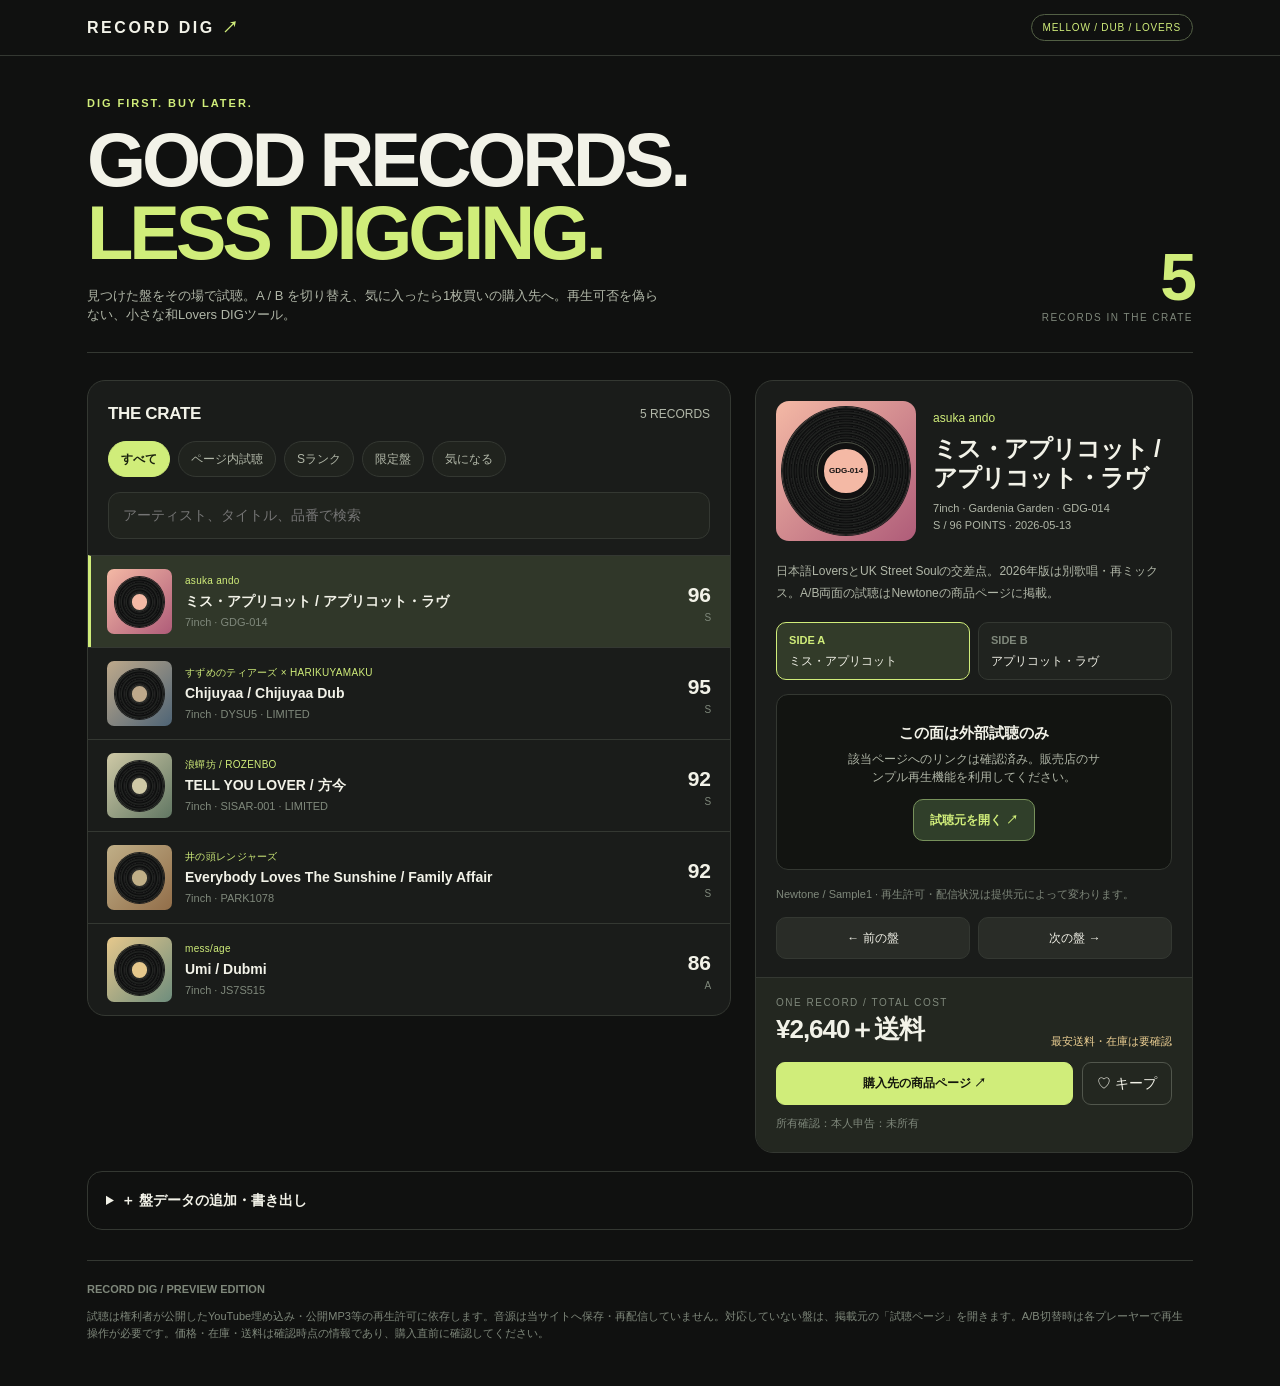
==== docs/record-dig/index.html @ b03c7b80 "Add standalone RECORD DIG audition player" ====
<!doctype html>
<html lang="ja">
<head>
<meta charset="utf-8"><meta name="viewport" content="width=device-width, initial-scale=1, viewport-fit=cover">
<meta name="theme-color" content="#101110"><meta name="description" content="和Lovers / Dub / Reggae新譜を、試聴してから選ぶための小さなレコードDIGプレーヤー。">
<title>RECORD DIG — mellow selections</title>
<style>
:root{--bg:#101110;--surface:#1a1c1a;--surface2:#232621;--border:#343832;--ink:#f2f2e8;--soft:#b1b7a8;--muted:#7f887b;--lime:#d0ed7a;--yellow:#eccf93;--red:#e8a89e;--radius:18px;color-scheme:dark}*{box-sizing:border-box}html{scroll-behavior:smooth}body{margin:0;background:var(--bg);color:var(--ink);font-family:-apple-system,BlinkMacSystemFont,'Hiragino Kaku Gothic ProN','Yu Gothic',sans-serif;font-size:14px;line-height:1.5}button,input,textarea{font:inherit}button{cursor:pointer}a{color:inherit;text-decoration:none}a:hover{text-decoration:underline}button:focus-visible,a:focus-visible,input:focus-visible,textarea:focus-visible{outline:2px solid var(--lime);outline-offset:3px}.shell{max-width:1150px;margin:auto;padding:0 22px}.top{border-bottom:1px solid var(--border);padding:14px 0}.toprow{display:flex;align-items:center;justify-content:space-between;gap:12px}.wordmark{font-size:16px;font-weight:900;letter-spacing:.16em}.tiny{font-size:10px;letter-spacing:.15em;color:var(--muted)}.topbadge{border:1px solid #536045;color:var(--lime);border-radius:50px;padding:5px 11px;font-size:10px;letter-spacing:.08em}.hero{padding:36px 0 27px;display:grid;grid-template-columns:1fr auto;gap:20px;align-items:end;border-bottom:1px solid var(--border)}.eyebrow{color:var(--lime);font-size:11px;font-weight:800;letter-spacing:.18em}.hero h1{font-size:clamp(37px,7vw,76px);font-weight:900;line-height:.96;letter-spacing:-.055em;margin:11px 0 16px}.hero h1 em{font-style:normal;color:var(--lime)}.hero p{max-width:580px;color:var(--soft);margin:0;font-size:13px}.hero-number{text-align:right}.huge{font-size:66px;font-weight:800;line-height:1;color:var(--lime);letter-spacing:-.06em}.layout{display:grid;grid-template-columns:minmax(0,1.25fr) minmax(330px,.85fr);gap:24px;padding-top:27px;align-items:start}.panel{border:1px solid var(--border);border-radius:var(--radius);overflow:hidden;background:var(--surface)}.panelhead{display:flex;justify-content:space-between;align-items:center;gap:12px;padding:20px 20px 15px}.secname{font-size:17px;font-weight:800;letter-spacing:-.02em}.counter{color:var(--soft);font-size:12px}.filters{display:flex;gap:8px;flex-wrap:wrap;margin-bottom:15px}.pill{border:1px solid var(--border);background:#20231e;color:var(--soft);border-radius:30px;padding:8px 12px;font-size:12px}.pill.active{background:var(--lime);border-color:var(--lime);color:#19200d;font-weight:800}.search{width:100%;padding:12px 14px;border:1px solid var(--border);background:#20231e;color:var(--ink);border-radius:12px;outline:none}.controls{padding:0 20px 16px}.records{display:grid;gap:0}.record{display:grid;grid-template-columns:65px minmax(0,1fr) auto;align-items:center;gap:13px;width:100%;text-align:left;padding:13px 19px;background:transparent;color:var(--ink);border:0;border-top:1px solid var(--border);transition:background .16s}.record:hover{background:#292d26}.record.selected{background:#303729;border-left:3px solid var(--lime);padding-left:16px}.record-art{width:65px;aspect-ratio:1;display:grid;place-items:center;border-radius:7px;background:linear-gradient(135deg,var(--a1),var(--a2));overflow:hidden;position:relative}.record-art:before,.disc:before{content:"";width:76%;aspect-ratio:1;position:absolute;border-radius:50%;background:repeating-radial-gradient(circle at center,#222 0px,#0b0c0c 2px,#232523 3px,#0c0d0d 5px);box-shadow:0 0 0 1px #1d1e1e}.record-art:after{content:"";position:absolute;width:24%;aspect-ratio:1;border-radius:50%;background:var(--a1);border:2px solid #2a2b28}.record h3{font-size:14px;font-weight:800;line-height:1.32;margin:4px 0 3px}.record .artist{font-size:10px;color:var(--lime);letter-spacing:.03em}.record .detail{font-size:11px;color:var(--muted)}.score{text-align:right}.score strong{font-size:21px}.score span{display:block;color:var(--muted);font-size:10px}.pane-sticky{position:sticky;top:18px}.player-top{padding:20px;display:flex;gap:17px;align-items:center}.disc{width:140px;min-width:140px;aspect-ratio:1;position:relative;display:grid;place-items:center;background:linear-gradient(135deg,var(--a1),var(--a2));border-radius:13px;overflow:hidden}.disc:before{width:92%}.disc:after{content:"";width:31%;aspect-ratio:1;position:absolute;border-radius:50%;background:var(--a1);border:6px solid #111;box-shadow:0 0 0 1px #aab39355}.disc label{position:absolute;z-index:2;color:#111;font-weight:900;font-size:8px;text-align:center;max-width:30%;overflow:hidden;white-space:nowrap}.player-info{min-width:0}.player-info h2{margin:7px 0 8px;font-size:24px;font-weight:900;line-height:1.22;letter-spacing:-.04em;overflow-wrap:anywhere}.player-info .artist{font-size:12px;color:var(--lime)}.meta{font-size:11px;color:var(--soft)}.desc{color:var(--soft);font-size:12px;line-height:1.8;margin:0 20px 18px}.sidebar{margin:0 20px 14px;display:grid;grid-template-columns:1fr 1fr;gap:8px}.sidebutton{min-height:54px;border:1px solid var(--border);background:#20231f;border-radius:10px;color:var(--ink);text-align:left;padding:9px 12px;font-size:12px}.sidebutton strong{font-size:11px;color:var(--muted);display:block;margin-bottom:3px}.sidebutton.active{border-color:var(--lime);background:#323b29}.sidebutton.active strong{color:var(--lime)}.listening{margin:0 20px 16px;border:1px solid var(--border);background:#121411;min-height:176px;border-radius:12px;display:grid;place-items:center;overflow:hidden}.empty-player{padding:24px;text-align:center;max-width:300px}.empty-player b{display:block;font-size:15px;margin-bottom:6px}.empty-player p{font-size:12px;color:var(--soft);margin:0 0 13px}.ytframe{display:block;width:100%;aspect-ratio:16/9;min-height:176px;border:0}.audioframe{padding:16px 15px;width:100%}.audioframe audio{width:100%}.external{display:inline-flex;gap:5px;align-items:center;justify-content:center;border:1px solid #77915b;background:#303f2a;color:var(--lime);padding:11px 16px;border-radius:10px;font-size:12px;font-weight:800}.note{padding:0 20px 15px;color:var(--muted);font-size:11px}.navigation{display:grid;grid-template-columns:1fr 1fr;gap:8px;margin:0 20px 18px}.nav{background:#292c27;border:1px solid var(--border);border-radius:10px;padding:11px;color:var(--ink);font-size:12px}.buyblock{background:#232720;border-top:1px solid var(--border);padding:17px 20px 20px}.buyrow{display:flex;align-items:end;justify-content:space-between;gap:10px;margin-bottom:13px}.price{font-size:26px;letter-spacing:-.04em;font-weight:900}.price small{font-size:11px;font-weight:400;color:var(--soft)}.stock{font-size:11px;color:var(--yellow);text-align:right}.buyaction{display:flex;gap:9px;flex-wrap:wrap}.buybtn{background:var(--lime);border:1px solid var(--lime);color:#13160c;font-size:12px;padding:11px 15px;border-radius:9px;font-weight:900;flex:1;text-align:center}.save{background:none;color:var(--ink);border:1px solid #51564c;border-radius:9px;padding:10px 14px}.save.marked{border-color:var(--lime);color:var(--lime)}.foot{color:var(--muted);font-size:11px;margin:30px 0 45px;border-top:1px solid var(--border);padding-top:20px}.tools{border:1px solid var(--border);border-radius:15px;padding:18px;margin-top:18px}.tools summary{cursor:pointer;font-weight:800}.tools p{font-size:12px;color:var(--soft)}textarea{width:100%;height:120px;background:#141613;border:1px solid var(--border);border-radius:10px;color:var(--ink);padding:12px;font-size:11px;font-family:monospace}button.small{font-size:12px;padding:9px 12px;background:#353a31;border:1px solid #495041;border-radius:8px;color:var(--ink)}.manage{display:flex;flex-wrap:wrap;gap:8px;margin-top:9px}.toast{position:fixed;bottom:24px;left:50%;transform:translateX(-50%);background:#35482b;color:var(--ink);padding:12px 18px;border:1px solid var(--lime);border-radius:12px;z-index:10;font-size:12px;max-width:90vw;display:none}@media(max-width:830px){.shell{padding:0 15px}.layout{grid-template-columns:1fr;gap:17px}.pane-sticky{position:static;grid-row:1}.hero{padding:25px 0 18px}.hero-number{display:none}.hero h1{font-size:49px}.player-top{padding:16px;gap:13px}.disc{width:104px;min-width:104px}.player-info h2{font-size:22px}.desc{margin-left:16px;margin-right:16px}.sidebar,.listening,.navigation{margin-left:16px;margin-right:16px}.panelhead{padding-left:16px;padding-right:16px}.controls{padding-left:16px;padding-right:16px}.record{padding-left:15px;padding-right:15px;grid-template-columns:56px minmax(0,1fr) auto}.record.selected{padding-left:12px}.record-art{width:56px}.record h3{font-size:13px}.note{padding:0 16px 14px}.buyblock{padding:16px}.layout{padding-top:17px}}@media(max-width:390px){.disc{width:83px;min-width:83px}.player-info h2{font-size:19px}.record{gap:9px}.hero h1{font-size:43px}}
</style>
</head>
<body>
<header class="top"><div class="shell toprow"><a class="wordmark" href="./">RECORD DIG <span style="color:var(--lime)">↗</span></a><span class="topbadge">MELLOW / DUB / LOVERS</span></div></header>
<main class="shell">
  <section class="hero"><div><span class="eyebrow">DIG FIRST. BUY LATER.</span><h1>GOOD RECORDS.<br><em>LESS DIGGING.</em></h1><p>見つけた盤をその場で試聴。A / B を切り替え、気に入ったら1枚買いの購入先へ。再生可否を偽らない、小さな和Lovers DIGツール。</p></div><div class="hero-number"><span class="huge" id="heroCount">—</span><div class="tiny">RECORDS IN THE CRATE</div></div></section>
  <div class="layout">
    <section class="panel" aria-label="レコード一覧"><div class="panelhead"><div class="secname">THE CRATE</div><div class="counter" id="countText"></div></div><div class="controls"><div class="filters" id="filters"><button class="pill active" data-filter="all">すべて</button><button class="pill" data-filter="preview">ページ内試聴</button><button class="pill" data-filter="S">Sランク</button><button class="pill" data-filter="limited">限定盤</button><button class="pill" data-filter="saved">気になる</button></div><input class="search" id="search" type="search" placeholder="アーティスト、タイトル、品番で検索"></div><div class="records" id="records"></div></section>
    <div class="pane-sticky"><section class="panel" id="playerPanel" aria-label="試聴と購入"><div class="player-top"><div class="disc" id="disc" style="--a1:#c8ae8d;--a2:#4a6359"><label id="discLabel">DIG</label></div><div class="player-info"><div class="artist" id="artist"></div><h2 id="title"></h2><div class="meta" id="releaseMeta"></div><div class="meta" id="scoreMeta"></div></div></div><p class="desc" id="why"></p><div class="sidebar"><button class="sidebutton active" data-side="A"><strong>SIDE A</strong><span id="sideA">—</span></button><button class="sidebutton" data-side="B"><strong>SIDE B</strong><span id="sideB">—</span></button></div><div class="listening" id="listening" aria-live="polite"></div><div class="note" id="playerNote"></div><div class="navigation"><button class="nav" id="prev">← 前の盤</button><button class="nav" id="next">次の盤 →</button></div><div class="buyblock"><div class="buyrow"><div><div class="tiny">ONE RECORD / TOTAL COST</div><div class="price" id="totalPrice">—</div></div><div class="stock" id="stock"></div></div><div class="buyaction"><a class="buybtn" href="#" id="buyLink" target="_blank" rel="noopener noreferrer">購入先の商品ページ ↗</a><button class="save" id="save">♡ キープ</button></div><div class="note" style="padding:10px 0 0" id="ownership"></div></div></section></div>
  </div>
  <details class="tools"><summary>＋ 盤データの追加・書き出し</summary><p>通知と連携させるため、レコード情報をJSONで追加できます。この端末だけの追加データ・「キープ」はブラウザに保存します。購入や音源の取得は行いません。</p><textarea id="jsonInput" spellcheck="false" placeholder='[{"id":"new-001","artist":"アーティスト","title":"タイトル","cat":"CAT-001","sides":{"A":{"title":"曲名","kind":"youtube","videoId":"abcdefghijk"},"B":{"title":"Dub","kind":"external","url":"https://..."}},"buyUrl":"https://..."}]'></textarea><div class="manage"><button class="small" id="addRecords">JSONを追加</button><button class="small" id="exportRecords">すべて書き出す</button><button class="small" id="resetRecords">追加データを消す</button></div><p id="dataStatus" aria-live="polite"></p></details>
  <div class="foot"><b>RECORD DIG / PREVIEW EDITION</b><p>試聴は権利者が公開したYouTube埋め込み・公開MP3等の再生許可に依存します。音源は当サイトへ保存・再配信していません。対応していない盤は、掲載元の「試聴ページ」を開きます。A/B切替時は各プレーヤーで再生操作が必要です。価格・在庫・送料は確認時点の情報であり、購入直前に確認してください。</p></div>
</main><div class="toast" id="toast"></div>
<script>
'use strict';
const fallback=[
{id:'js7s515',artist:'mess/age',title:'Umi / Dubmi',format:'7inch',label:'Neji Conga / JET SET',cat:'JS7S515',date:'2026-09-30',price:2420,total:'¥2,420〜',shipping:'店舗受取なら送料0円候補・要確認',limited:false,score:86,rank:'A',why:'京都発、ローファイな浮遊感とDub。Umiはアーティスト公式で案内されているMVをページ内再生できます。Dubmiは公式Bandcampで聴けます。',buyUrl:'https://diskunion.net/detail/1009251755',ownership:'所持不明・要確認（最終照合は別途）',colors:['#e6c88c','#6e8d7d'],sides:{A:{title:'Umi',kind:'youtube',videoId:'w5pK_ysKyMM',source:'公式Bandcampで案内されているMV'},B:{title:'Dubmi',kind:'external',url:'https://message2.bandcamp.com/track/dubmi',source:'アーティスト公式Bandcamp'}}},
{id:'gdg014',artist:'asuka ando',title:'ミス・アプリコット / アプリコット・ラヴ',format:'7inch',label:'Gardenia Garden',cat:'GDG-014',date:'2026-05-13',price:2640,total:'¥2,640＋送料',shipping:'最安送料・在庫は要確認',limited:false,score:96,rank:'S',why:'日本語LoversとUK Street Soulの交差点。2026年版は別歌唱・再ミックス。A/B両面の試聴はNewtoneの商品ページに掲載。',buyUrl:'https://www.newtone-records.com/product/0117383',ownership:'本人申告：未所有',colors:['#f4b9a5','#af5c79'],sides:{A:{title:'ミス・アプリコット',kind:'external',url:'https://www.newtone-records.com/product/0117383',source:'Newtone / Sample1'},B:{title:'アプリコット・ラヴ',kind:'external',url:'https://www.newtone-records.com/product/0117383',source:'Newtone / Sample2'}}},
{id:'sisar001',artist:'浪蟬坊 / ROZENBO',title:'TELL YOU LOVER / 方今',format:'7inch',label:'SISTRUM / ARRROUND',cat:'SISAR-001',date:'2026-10-09',price:2640,total:'¥2,640〜',shipping:'送料無料受取可否・要確認',limited:true,score:92,rank:'S',why:'ビンテージなダンスホールと日本語ワンドロップ。サンプルの直MP3は前回再生エラーがあったため、検証されるまで埋め込みません。',buyUrl:'https://diskunion.net/detail/1009312068',ownership:'所持不明・要確認（最終照合は別途）',colors:['#cfc9a6','#617763'],sides:{A:{title:'TELL YOU LOVER feat. Sticko',kind:'external',url:'https://www.newtone-records.com/product/0119674',source:'Newtone / Sample1'},B:{title:'方今',kind:'external',url:'https://www.newtone-records.com/product/0119674',source:'Newtone / Sample2'}}},
{id:'dysu5',artist:'すずめのティアーズ × HARIKUYAMAKU',title:'Chijuyaa / Chijuyaa Dub',format:'7inch',label:'DOYASA! Records / DIW',cat:'DYSU5',date:'2026-11-04',price:2200,total:'¥2,200〜',shipping:'店舗受取なら送料0円候補・要確認',limited:true,score:95,rank:'S',why:'沖縄民謡と幻想的なDub。商品ページにはA/B面の試聴機能があります。',buyUrl:'https://diskunion.net/detail/1009281081',ownership:'所持不明・要確認（最終照合は別途）',colors:['#bea98b','#4e6476'],sides:{A:{title:'浜千鳥節 (Chijuyaa)',kind:'external',url:'https://diskunion.net/detail/1009281081',source:'diskunion 試聴'},B:{title:'Chijuyaa Dub',kind:'external',url:'https://diskunion.net/detail/1009281081',source:'diskunion 試聴'}}},
{id:'park1078',artist:'井の頭レンジャーズ',title:'Everybody Loves The Sunshine / Family Affair',format:'7inch',label:'PARKTONE RECORDS',cat:'PARK1078',date:'2026-10-14',price:2200,total:'¥2,200〜',shipping:'店舗受取なら送料0円候補・要確認',limited:false,score:92,rank:'S',why:'Roy AyersとSly & The Family Stoneをメロウなロックステディへ。商品ページにはYouTubeプレーヤーが掲載されていますが、動画ID未確認のためページ内には表示しません。',buyUrl:'https://diskunion.net/detail/1009290602',ownership:'所持不明・要確認（最終照合は別途）',colors:['#c0af87','#926e49'],sides:{A:{title:'Everybody Loves The Sunshine',kind:'external',url:'https://diskunion.net/detail/1009290602',source:'diskunion 商品ページの動画'},B:{title:'Family Affair',kind:'external',url:'https://diskunion.net/detail/1009290602',source:'diskunion 商品ページの動画'}}}
];
const $=s=>document.querySelector(s), $$=s=>[...document.querySelectorAll(s)];const safeUrl=u=>{try{const x=new URL(u);return ['https:','http:'].includes(x.protocol)?x.href:null}catch{return null}};
let all=[],extra=[],saved=new Set(),activeId=null,side='A',filter='all',search='';try{extra=JSON.parse(localStorage.getItem('rd-extra')||'[]');if(!Array.isArray(extra))extra=[];saved=new Set(JSON.parse(localStorage.getItem('rd-saved')||'[]'))}catch{}
const dataMap=()=>new Map([...fallback,...all,...extra].filter(x=>x&&x.id).map(x=>[x.id,x]));const db=()=>[...dataMap().values()].sort((a,b)=>(b.score||0)-(a.score||0));const active=()=>db().find(x=>x.id===activeId)||db()[0];const playing=()=>{const r=active();return r&&r.sides&&r.sides[side]};
function toast(m){let t=$('#toast');t.textContent=m;t.style.display='block';clearTimeout(window.__toastT);window.__toastT=setTimeout(()=>t.style.display='none',3000)}
function price(n){return Number.isFinite(n)?'¥'+n.toLocaleString('ja-JP'):'要確認'}function colorStyle(r){let c=r?.colors||['#c8ae8d','#4a6359'];return `--a1:${/^#[0-9a-fA-F]{6}$/.test(c[0])?c[0]:'#c8ae8d'};--a2:${/^#[0-9a-fA-F]{6}$/.test(c[1])?c[1]:'#4a6359'}`}
function selectedList(){return db().filter(r=>{let v=(r.artist+' '+r.title+' '+r.cat).toLocaleLowerCase();let ok=filter==='all'||filter==='preview'&&Object.values(r.sides||{}).some(s=>['youtube','audio','soundcloud','bandcamp'].includes(s.kind))||filter==='S'&&r.rank==='S'||filter==='limited'&&r.limited||filter==='saved'&&saved.has(r.id);return ok&&v.includes(search)})}
function renderList(){const holder=$('#records');holder.replaceChildren();let list=selectedList();$('#countText').textContent=`${list.length} RECORDS`;$('#heroCount').textContent=db().length;for(const r of list){let b=document.createElement('button');b.type='button';b.className='record'+(activeId===r.id?' selected':'');b.setAttribute('aria-pressed',activeId===r.id?'true':'false');let art=document.createElement('span');art.className='record-art';art.style.cssText=colorStyle(r);let main=document.createElement('span');const label=document.createElement('div');label.className='artist';label.textContent=r.artist;const title=document.createElement('h3');title.textContent=r.title;const detail=document.createElement('div');detail.className='detail';detail.textContent=[r.format,r.cat,r.limited?'LIMITED':null,saved.has(r.id)?'♥':null].filter(Boolean).join(' · ');main.append(label,title,detail);const score=document.createElement('span');score.className='score';const bold=document.createElement('strong');bold.textContent=r.score??'—';const small=document.createElement('span');small.textContent=r.rank||'—';score.append(bold,small);b.append(art,main,score);b.onclick=()=>selectRecord(r.id);holder.append(b)}if(!list.length){let e=document.createElement('p');e.style='padding:18px;color:#a9b19c';e.textContent='該当する盤はありません。';holder.append(e)}}
function selectRecord(id){activeId=id;side='A';try{const u=new URL(location.href);u.searchParams.set('id',id);u.searchParams.delete('side');history.replaceState(null,'',u)}catch{}renderList();renderPlayer()}
function chooseSide(s){if(s!=='A'&&s!=='B')return;side=s;try{let u=new URL(location.href);u.searchParams.set('side',s);history.replaceState(null,'',u)}catch{}renderPlayer()}
function nav(step){let list=selectedList();if(!list.length)list=db();let p=list.findIndex(r=>r.id===activeId);selectRecord(list[(p+step+list.length)%list.length].id)}
function renderPlayer(){const r=active();if(!r)return;$('#disc').style.cssText=colorStyle(r);$('#discLabel').textContent=r.cat||'7″';$('#artist').textContent=r.artist;$('#title').textContent=r.title;$('#releaseMeta').textContent=[r.format,r.label,r.cat].filter(Boolean).join(' · ');$('#scoreMeta').textContent=`${r.rank||'—'} / ${r.score||'—'} POINTS  ·  ${r.date||'発売日不明'}`;$('#why').textContent=r.why||'';for(let s of ['A','B']){$(`[data-side="${s}"]`).classList.toggle('active',s===side);$(`#side${s}`).textContent=r.sides?.[s]?.title||'収録情報なし'}$('#totalPrice').innerHTML='';const strong=document.createElement('span');strong.textContent=r.total||price(r.price);$('#totalPrice').append(strong);$('#stock').textContent=[r.limited?'LIMITED PRESS':'',r.shipping||''].filter(Boolean).join(' / ');let a=$('#buyLink');let url=safeUrl(r.buyUrl);if(url){a.href=url;a.style.pointerEvents='auto';a.style.opacity='1'}else{a.removeAttribute('href');a.style.pointerEvents='none';a.style.opacity='.4'}$('#ownership').textContent='所有確認：'+(r.ownership||'所持不明・要確認');const save=$('#save');save.classList.toggle('marked',saved.has(r.id));save.textContent=saved.has(r.id)?'♥ キープ中':'♡ キープ';renderMedia()}
function renderMedia(){let el=$('#listening');el.replaceChildren();const track=playing();if(!track){showEmpty('試聴情報なし','この面の試聴音源はまだ登録されていません。');return}const kind=track.kind;$('#playerNote').textContent=(track.source||'')+'  ·  再生許可・配信状況は提供元によって変わります。';if(kind==='youtube'&&/^[\w-]{11}$/.test(track.videoId||'')){let f=document.createElement('iframe');f.className='ytframe';f.loading='lazy';f.src='https://www.youtube-nocookie.com/embed/'+track.videoId+'?playsinline=1&rel=0';f.title=track.title+' / YouTube';f.allow='accelerometer; autoplay; clipboard-write; encrypted-media; gyroscope; picture-in-picture; web-share';f.allowFullscreen=true;el.append(f);return}if(kind==='audio'&&safeUrl(track.url)){let w=document.createElement('div');w.className='audioframe';let p=document.createElement('p');p.textContent=track.title;p.style.fontWeight='700';let a=document.createElement('audio');a.controls=true;a.preload='none';a.src=track.url;a.onerror=()=>toast('埋込再生に失敗。販売店の試聴ページを利用してください。');w.append(p,a);el.append(w);return}if(kind==='soundcloud'&&safeUrl(track.url)&&new URL(track.url).hostname.endsWith('soundcloud.com')){let f=document.createElement('iframe');f.style='border:0;width:100%;height:166px';f.src='https://w.soundcloud.com/player/?url='+encodeURIComponent(track.url)+'&auto_play=false';f.title='SoundCloud';f.allow='autoplay';el.append(f);return}if(kind==='bandcamp'&&/^\d+$/.test(String(track.albumId||''))){let f=document.createElement('iframe');f.style='border:0;width:100%;height:160px';f.src='https://bandcamp.com/EmbeddedPlayer/album='+track.albumId+'/size=large/bgcol=181a17/linkcol=d0ed7a/tracklist=false/artwork=none/transparent=true/';f.title='Bandcamp';el.append(f);return}if(kind==='external'&&safeUrl(track.url)){showEmpty('この面は外部試聴のみ','該当ページへのリンクは確認済み。販売店のサンプル再生機能を利用してください。',track.url);return}showEmpty('試聴音源未確認','再生可能な該当音源が確認できませんでした。')}
function showEmpty(heading,body,url){let box=document.createElement('div');box.className='empty-player';let h=document.createElement('b');h.textContent=heading;let p=document.createElement('p');p.textContent=body;box.append(h,p);if(url){let a=document.createElement('a');a.className='external';a.href=url;a.target='_blank';a.rel='noopener noreferrer';a.textContent='試聴元を開く ↗';box.append(a)}$('#listening').append(box)}
async function loadFeed(){try{let res=await fetch('./records.json',{cache:'no-store'});if(!res.ok)throw new Error('No live feed');let obj=await res.json();if(!Array.isArray(obj))throw new Error('Not an array');all=obj.filter(r=>r?.id&&r.artist&&r.title);$('#dataStatus').textContent='公開フィード '+all.length+'件を読み込みました。'}catch{$('#dataStatus').textContent='公開フィードにアクセスできないため、組み込みのサンプルを表示しています。'}let start=new URLSearchParams(location.search);activeId=start.get('id')&&db().some(r=>r.id===start.get('id'))?start.get('id'):db()[0]?.id;side=start.get('side')==='B'?'B':'A';renderList();renderPlayer()}
$$('.pill').forEach(b=>b.onclick=()=>{filter=b.dataset.filter;$$('.pill').forEach(q=>q.classList.toggle('active',q===b));renderList()});$('#search').oninput=e=>{search=e.target.value.toLocaleLowerCase().trim();renderList()};$$('.sidebutton').forEach(b=>b.onclick=()=>chooseSide(b.dataset.side));$('#prev').onclick=()=>nav(-1);$('#next').onclick=()=>nav(1);$('#save').onclick=()=>{let r=active();if(saved.has(r.id))saved.delete(r.id);else saved.add(r.id);localStorage.setItem('rd-saved',JSON.stringify([...saved]));renderPlayer();renderList()};
$('#addRecords').onclick=()=>{try{let xs=JSON.parse($('#jsonInput').value);if(!Array.isArray(xs)||!xs.every(r=>r&&typeof r.id==='string'&&r.artist&&r.title&&r.sides))throw Error('配列 / id / artist / title / sides が必要です。');let m=new Map(extra.map(x=>[x.id,x]));xs.forEach(x=>m.set(x.id,x));extra=[...m.values()];localStorage.setItem('rd-extra',JSON.stringify(extra));$('#dataStatus').textContent=xs.length+'件追加しました。';$('#jsonInput').value='';renderList();toast('盤データを追加しました')}catch(e){$('#dataStatus').textContent='追加失敗：'+e.message}};
$('#exportRecords').onclick=()=>{const blob=new Blob([JSON.stringify(db(),null,2)],{type:'application/json'});let u=URL.createObjectURL(blob);let a=document.createElement('a');a.href=u;a.download='record-dig.json';a.click();setTimeout(()=>URL.revokeObjectURL(u),4000)};
$('#resetRecords').onclick=()=>{if(confirm('この端末で追加した盤データを消しますか？')){extra=[];localStorage.removeItem('rd-extra');renderList();renderPlayer();toast('追加データを消しました')}};
loadFeed();
</script>
</body>
</html>
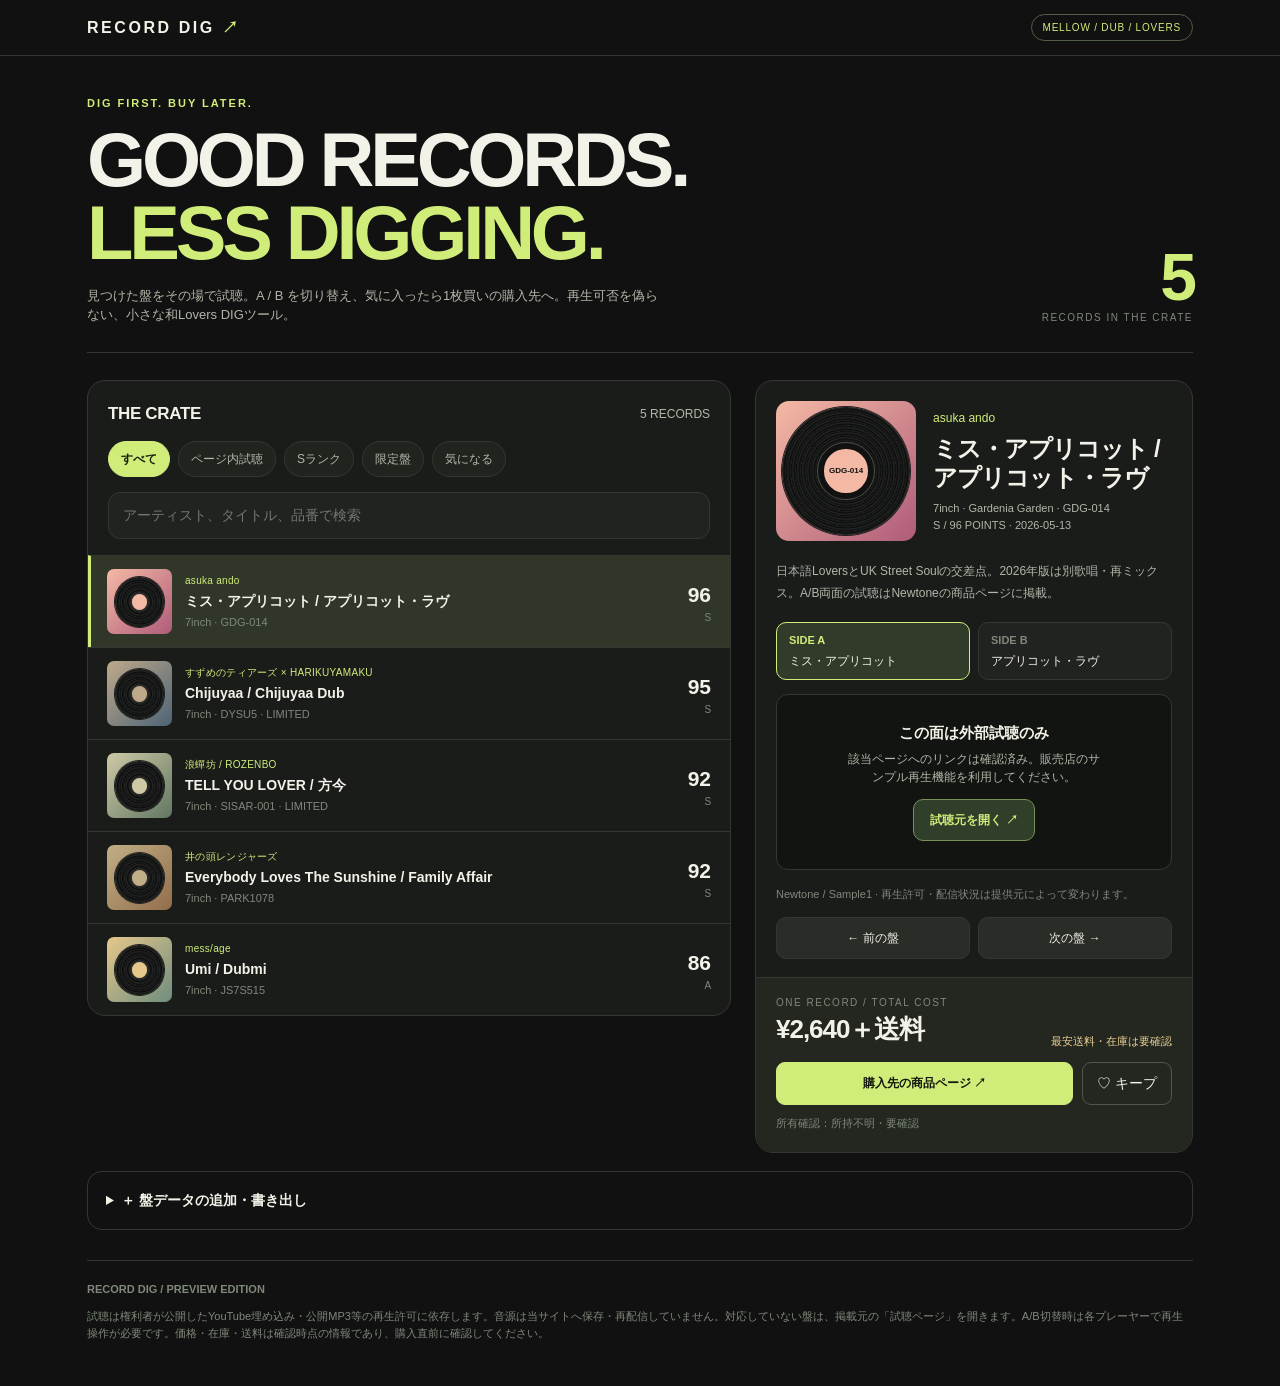
==== commit dc6dd901: "Avoid publishing personal ownership confirmation" ====
--- a/docs/record-dig/index.html
+++ b/docs/record-dig/index.html
@@ -23,7 +23,7 @@
 'use strict';
 const fallback=[
 {id:'js7s515',artist:'mess/age',title:'Umi / Dubmi',format:'7inch',label:'Neji Conga / JET SET',cat:'JS7S515',date:'2026-09-30',price:2420,total:'¥2,420〜',shipping:'店舗受取なら送料0円候補・要確認',limited:false,score:86,rank:'A',why:'京都発、ローファイな浮遊感とDub。Umiはアーティスト公式で案内されているMVをページ内再生できます。Dubmiは公式Bandcampで聴けます。',buyUrl:'https://diskunion.net/detail/1009251755',ownership:'所持不明・要確認（最終照合は別途）',colors:['#e6c88c','#6e8d7d'],sides:{A:{title:'Umi',kind:'youtube',videoId:'w5pK_ysKyMM',source:'公式Bandcampで案内されているMV'},B:{title:'Dubmi',kind:'external',url:'https://message2.bandcamp.com/track/dubmi',source:'アーティスト公式Bandcamp'}}},
-{id:'gdg014',artist:'asuka ando',title:'ミス・アプリコット / アプリコット・ラヴ',format:'7inch',label:'Gardenia Garden',cat:'GDG-014',date:'2026-05-13',price:2640,total:'¥2,640＋送料',shipping:'最安送料・在庫は要確認',limited:false,score:96,rank:'S',why:'日本語LoversとUK Street Soulの交差点。2026年版は別歌唱・再ミックス。A/B両面の試聴はNewtoneの商品ページに掲載。',buyUrl:'https://www.newtone-records.com/product/0117383',ownership:'本人申告：未所有',colors:['#f4b9a5','#af5c79'],sides:{A:{title:'ミス・アプリコット',kind:'external',url:'https://www.newtone-records.com/product/0117383',source:'Newtone / Sample1'},B:{title:'アプリコット・ラヴ',kind:'external',url:'https://www.newtone-records.com/product/0117383',source:'Newtone / Sample2'}}},
+{id:'gdg014',artist:'asuka ando',title:'ミス・アプリコット / アプリコット・ラヴ',format:'7inch',label:'Gardenia Garden',cat:'GDG-014',date:'2026-05-13',price:2640,total:'¥2,640＋送料',shipping:'最安送料・在庫は要確認',limited:false,score:96,rank:'S',why:'日本語LoversとUK Street Soulの交差点。2026年版は別歌唱・再ミックス。A/B両面の試聴はNewtoneの商品ページに掲載。',buyUrl:'https://www.newtone-records.com/product/0117383',ownership:'所持不明・要確認',colors:['#f4b9a5','#af5c79'],sides:{A:{title:'ミス・アプリコット',kind:'external',url:'https://www.newtone-records.com/product/0117383',source:'Newtone / Sample1'},B:{title:'アプリコット・ラヴ',kind:'external',url:'https://www.newtone-records.com/product/0117383',source:'Newtone / Sample2'}}},
 {id:'sisar001',artist:'浪蟬坊 / ROZENBO',title:'TELL YOU LOVER / 方今',format:'7inch',label:'SISTRUM / ARRROUND',cat:'SISAR-001',date:'2026-10-09',price:2640,total:'¥2,640〜',shipping:'送料無料受取可否・要確認',limited:true,score:92,rank:'S',why:'ビンテージなダンスホールと日本語ワンドロップ。サンプルの直MP3は前回再生エラーがあったため、検証されるまで埋め込みません。',buyUrl:'https://diskunion.net/detail/1009312068',ownership:'所持不明・要確認（最終照合は別途）',colors:['#cfc9a6','#617763'],sides:{A:{title:'TELL YOU LOVER feat. Sticko',kind:'external',url:'https://www.newtone-records.com/product/0119674',source:'Newtone / Sample1'},B:{title:'方今',kind:'external',url:'https://www.newtone-records.com/product/0119674',source:'Newtone / Sample2'}}},
 {id:'dysu5',artist:'すずめのティアーズ × HARIKUYAMAKU',title:'Chijuyaa / Chijuyaa Dub',format:'7inch',label:'DOYASA! Records / DIW',cat:'DYSU5',date:'2026-11-04',price:2200,total:'¥2,200〜',shipping:'店舗受取なら送料0円候補・要確認',limited:true,score:95,rank:'S',why:'沖縄民謡と幻想的なDub。商品ページにはA/B面の試聴機能があります。',buyUrl:'https://diskunion.net/detail/1009281081',ownership:'所持不明・要確認（最終照合は別途）',colors:['#bea98b','#4e6476'],sides:{A:{title:'浜千鳥節 (Chijuyaa)',kind:'external',url:'https://diskunion.net/detail/1009281081',source:'diskunion 試聴'},B:{title:'Chijuyaa Dub',kind:'external',url:'https://diskunion.net/detail/1009281081',source:'diskunion 試聴'}}},
 {id:'park1078',artist:'井の頭レンジャーズ',title:'Everybody Loves The Sunshine / Family Affair',format:'7inch',label:'PARKTONE RECORDS',cat:'PARK1078',date:'2026-10-14',price:2200,total:'¥2,200〜',shipping:'店舗受取なら送料0円候補・要確認',limited:false,score:92,rank:'S',why:'Roy AyersとSly & The Family Stoneをメロウなロックステディへ。商品ページにはYouTubeプレーヤーが掲載されていますが、動画ID未確認のためページ内には表示しません。',buyUrl:'https://diskunion.net/detail/1009290602',ownership:'所持不明・要確認（最終照合は別途）',colors:['#c0af87','#926e49'],sides:{A:{title:'Everybody Loves The Sunshine',kind:'external',url:'https://diskunion.net/detail/1009290602',source:'diskunion 商品ページの動画'},B:{title:'Family Affair',kind:'external',url:'https://diskunion.net/detail/1009290602',source:'diskunion 商品ページの動画'}}}
